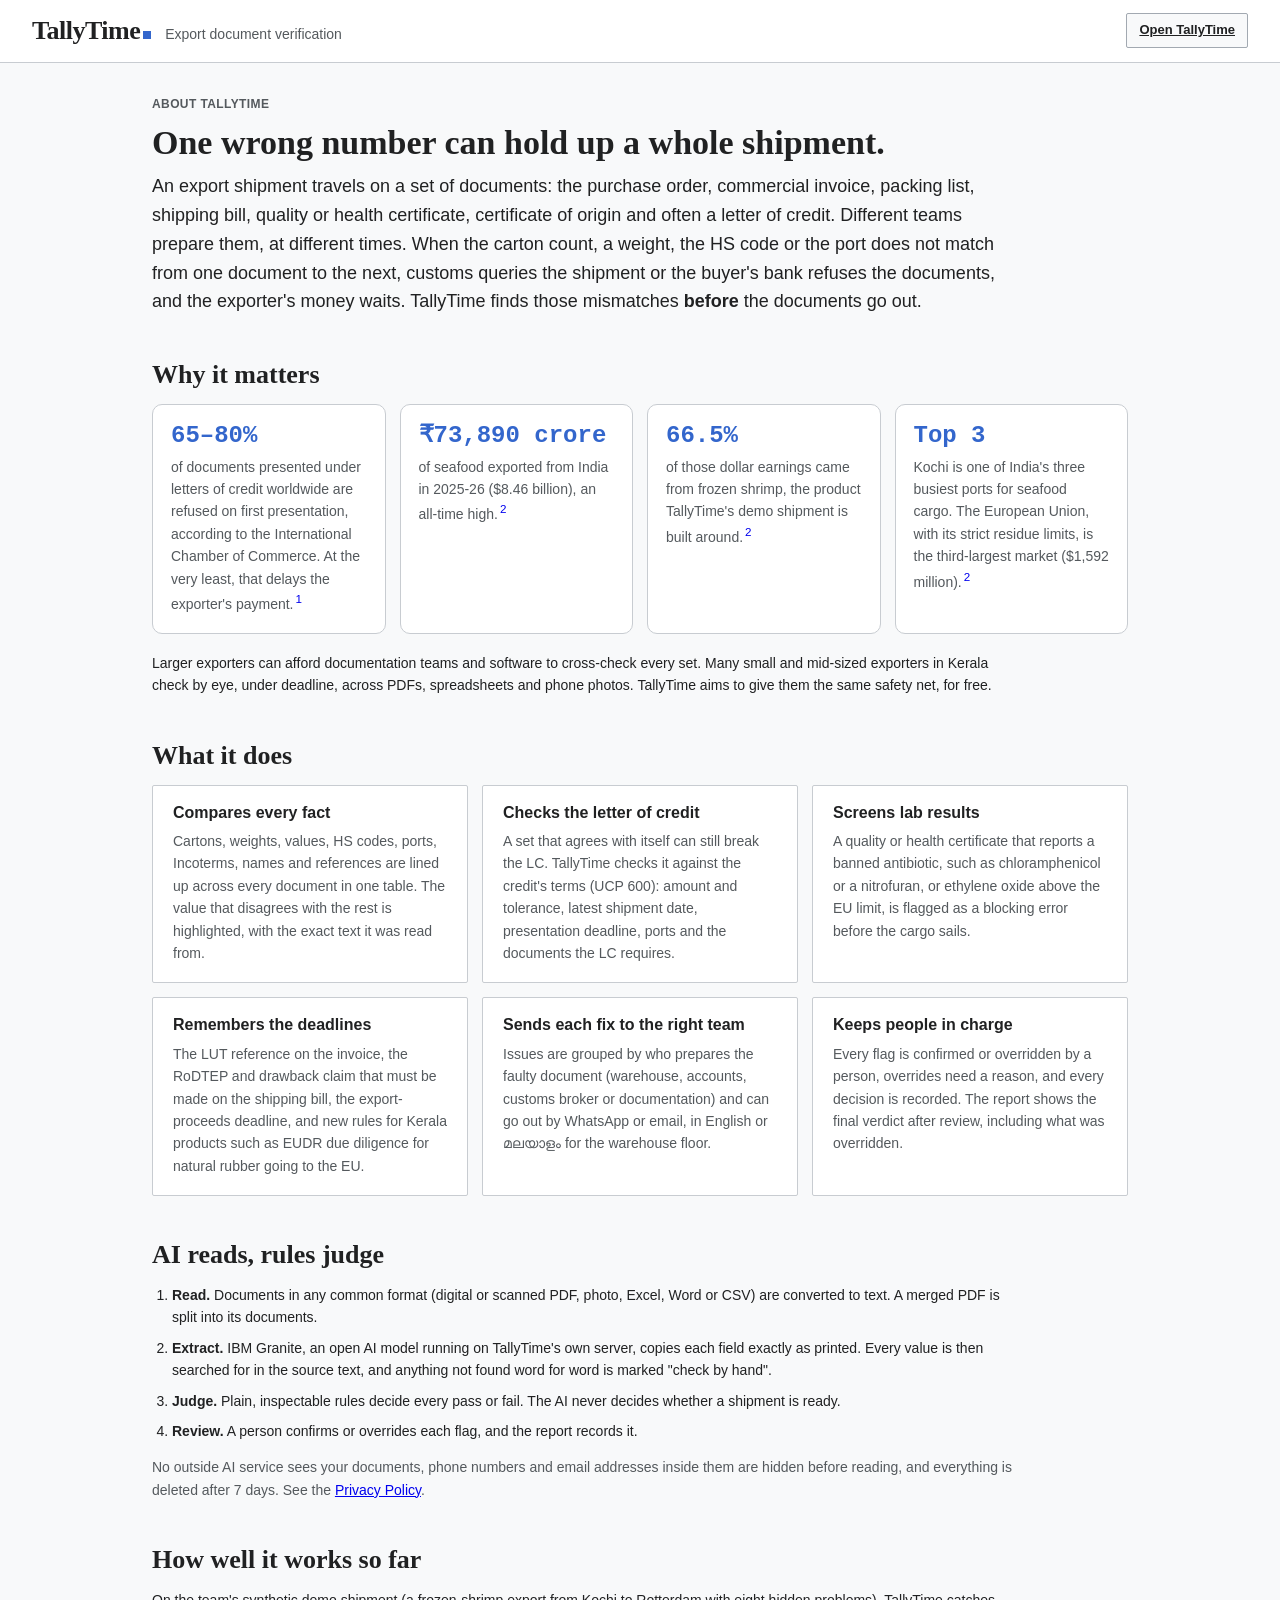
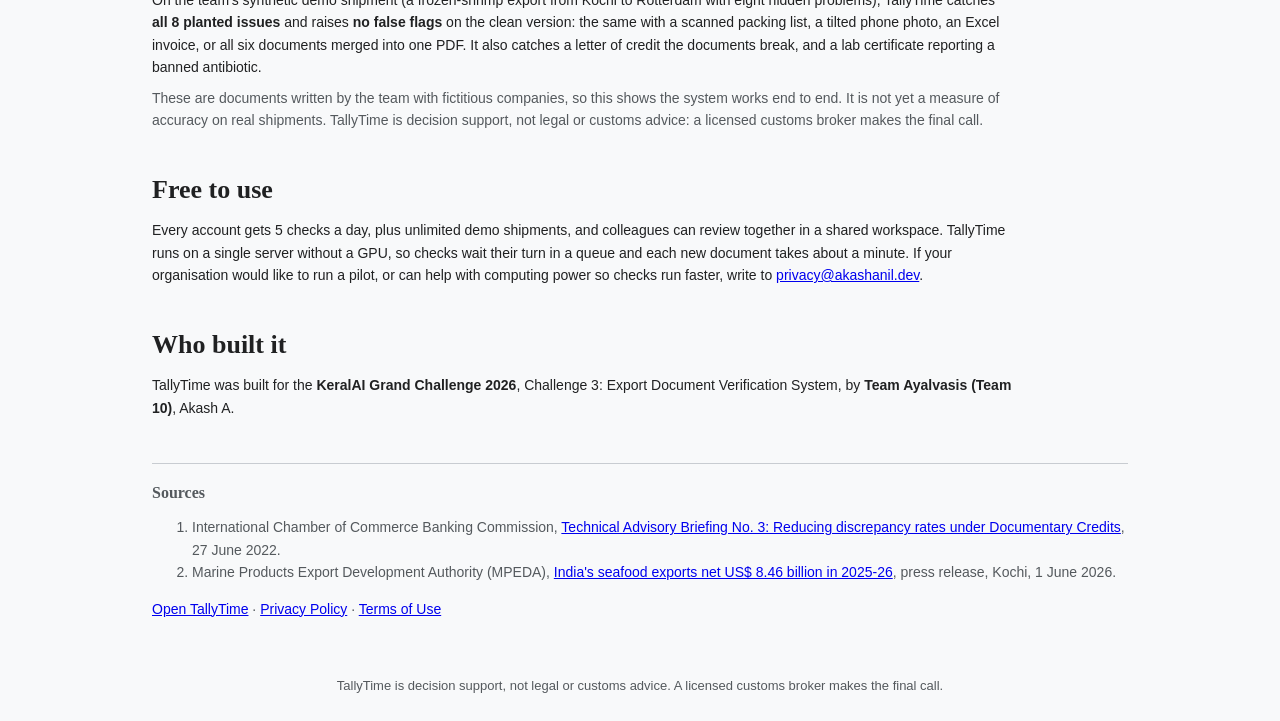
==== static/about.html @ 1348cfa6 "feat: about page on why TallyTime matters Public page explaining the problem and the project: ICC's " ====
<!doctype html>
<html lang="en">
<head>
<meta charset="utf-8">
<meta name="viewport" content="width=device-width, initial-scale=1">
<title>About · TallyTime</title>
<meta name="description" content="Why TallyTime exists: catching mismatches across export documents before customs or the buyer's bank does.">
<link rel="icon" type="image/svg+xml" href="favicon.svg">
<link rel="stylesheet" href="styles.css">
</head>
<body>
<header class="topbar">
  <a class="brand" href="/"><span class="logo">TallyTime</span><span class="tagline">Export document verification</span></a>
  <a class="btn small" href="/">Open TallyTime</a>
</header>
<main class="about">
  <p class="eyebrow">ABOUT TALLYTIME</p>
  <h1>One wrong number can hold up a whole shipment.</h1>
  <p class="lead">An export shipment travels on a set of documents: the purchase order, commercial invoice, packing list, shipping bill,
    quality or health certificate, certificate of origin and often a letter of credit. Different teams prepare them, at different times.
    When the carton count, a weight, the HS code or the port does not match from one document to the next, customs queries the shipment
    or the buyer's bank refuses the documents, and the exporter's money waits. TallyTime finds those mismatches <b>before</b> the documents go out.</p>

  <section class="about-section" aria-labelledby="numbers">
    <h2 id="numbers">Why it matters</h2>
    <div class="about-stats">
      <div class="about-stat">
        <b>65–80%</b>
        <span>of documents presented under letters of credit worldwide are refused on first presentation, according to the
          International Chamber of Commerce. At the very least, that delays the exporter's payment.<sup><a href="#src-icc">1</a></sup></span>
      </div>
      <div class="about-stat">
        <b>₹73,890 crore</b>
        <span>of seafood exported from India in 2025-26 ($8.46 billion), an all-time high.<sup><a href="#src-mpeda">2</a></sup></span>
      </div>
      <div class="about-stat">
        <b>66.5%</b>
        <span>of those dollar earnings came from frozen shrimp, the product TallyTime's demo shipment is built around.<sup><a href="#src-mpeda">2</a></sup></span>
      </div>
      <div class="about-stat">
        <b>Top 3</b>
        <span>Kochi is one of India's three busiest ports for seafood cargo. The European Union, with its strict residue
          limits, is the third-largest market ($1,592 million).<sup><a href="#src-mpeda">2</a></sup></span>
      </div>
    </div>
    <p>Larger exporters can afford documentation teams and software to cross-check every set. Many small and mid-sized exporters in Kerala
      check by eye, under deadline, across PDFs, spreadsheets and phone photos. TallyTime aims to give them the same safety net, for free.</p>
  </section>

  <section class="about-section" aria-labelledby="what">
    <h2 id="what">What it does</h2>
    <div class="about-grid">
      <div class="card"><h3>Compares every fact</h3><p>Cartons, weights, values, HS codes, ports, Incoterms, names and references are lined up across
        every document in one table. The value that disagrees with the rest is highlighted, with the exact text it was read from.</p></div>
      <div class="card"><h3>Checks the letter of credit</h3><p>A set that agrees with itself can still break the LC. TallyTime checks it against the
        credit's terms (UCP 600): amount and tolerance, latest shipment date, presentation deadline, ports and the documents the LC requires.</p></div>
      <div class="card"><h3>Screens lab results</h3><p>A quality or health certificate that reports a banned antibiotic, such as chloramphenicol or a nitrofuran,
        or ethylene oxide above the EU limit, is flagged as a blocking error before the cargo sails.</p></div>
      <div class="card"><h3>Remembers the deadlines</h3><p>The LUT reference on the invoice, the RoDTEP and drawback claim that must be made on the shipping bill,
        the export-proceeds deadline, and new rules for Kerala products such as EUDR due diligence for natural rubber going to the EU.</p></div>
      <div class="card"><h3>Sends each fix to the right team</h3><p>Issues are grouped by who prepares the faulty document (warehouse, accounts, customs broker
        or documentation) and can go out by WhatsApp or email, in English or <span lang="ml">മലയാളം</span> for the warehouse floor.</p></div>
      <div class="card"><h3>Keeps people in charge</h3><p>Every flag is confirmed or overridden by a person, overrides need a reason, and every decision is
        recorded. The report shows the final verdict after review, including what was overridden.</p></div>
    </div>
  </section>

  <section class="about-section" aria-labelledby="how">
    <h2 id="how">AI reads, rules judge</h2>
    <ol class="about-steps">
      <li><b>Read.</b> Documents in any common format (digital or scanned PDF, photo, Excel, Word or CSV) are converted to text. A merged PDF is split into its documents.</li>
      <li><b>Extract.</b> IBM Granite, an open AI model running on TallyTime's own server, copies each field exactly as printed. Every value is then searched for in the source text, and anything not found word for word is marked "check by hand".</li>
      <li><b>Judge.</b> Plain, inspectable rules decide every pass or fail. The AI never decides whether a shipment is ready.</li>
      <li><b>Review.</b> A person confirms or overrides each flag, and the report records it.</li>
    </ol>
    <p class="muted">No outside AI service sees your documents, phone numbers and email addresses inside them are hidden before reading,
      and everything is deleted after 7 days. See the <a href="/privacy.html">Privacy Policy</a>.</p>
  </section>

  <section class="about-section" aria-labelledby="results">
    <h2 id="results">How well it works so far</h2>
    <p>On the team's synthetic demo shipment (a frozen-shrimp export from Kochi to Rotterdam with eight hidden problems), TallyTime catches
      <b>all 8 planted issues</b> and raises <b>no false flags</b> on the clean version: the same with a scanned packing list, a tilted phone photo,
      an Excel invoice, or all six documents merged into one PDF. It also catches a letter of credit the documents break, and a lab certificate
      reporting a banned antibiotic.</p>
    <p class="muted">These are documents written by the team with fictitious companies, so this shows the system works end to end. It is not yet a
      measure of accuracy on real shipments. TallyTime is decision support, not legal or customs advice: a licensed customs broker makes the final call.</p>
  </section>

  <section class="about-section" aria-labelledby="free">
    <h2 id="free">Free to use</h2>
    <p>Every account gets 5 checks a day, plus unlimited demo shipments, and colleagues can review together in a shared workspace.
      TallyTime runs on a single server without a GPU, so checks wait their turn in a queue and each new document takes about a minute.
      If your organisation would like to run a pilot, or can help with computing power so checks run faster, write to
      <a href="mailto:privacy@akashanil.dev">privacy@akashanil.dev</a>.</p>
  </section>

  <section class="about-section" aria-labelledby="team">
    <h2 id="team">Who built it</h2>
    <p>TallyTime was built for the <b>KeralAI Grand Challenge 2026</b>, Challenge 3: Export Document Verification System,
      by <b>Team Ayalvasis (Team 10)</b>, Akash A.</p>
  </section>

  <section class="about-sources" aria-labelledby="sources">
    <h2 id="sources">Sources</h2>
    <ol>
      <li id="src-icc">International Chamber of Commerce Banking Commission, <a href="https://library.iccwbo.org/content/tfb/BRIEFINGS/20220627_TA_Briefing_No3_reducing_discrepancy_rates.pdf">Technical Advisory Briefing No. 3: Reducing discrepancy rates under Documentary Credits</a>, 27 June 2022.</li>
      <li id="src-mpeda">Marine Products Export Development Authority (MPEDA), <a href="https://mpeda.gov.in/wp-content/uploads/2026/06/MPEDA_2025-26_Export_Figures_ENGLISH_June-1.pdf">India's seafood exports net US$ 8.46 billion in 2025-26</a>, press release, Kochi, 1 June 2026.</li>
    </ol>
  </section>

  <p class="muted"><a href="/">Open TallyTime</a> · <a href="/privacy.html">Privacy Policy</a> · <a href="/terms.html">Terms of Use</a></p>
</main>
<footer class="foot">TallyTime is decision support, not legal or customs advice. A licensed customs broker makes the final call.</footer>
</body>
</html>
---- static/styles.css ----
:root {
  --navy: #0B1F33;
  --navy-2: #16304A;
  --paper: #F4EFE6;
  --card: #FBF8F2;
  --line: #D9CFBF;
  --ink: #0B1F33;
  --muted: #4A5868;
  --red: #C41E33;
  --red-bg: #FBE3E6;
  --amber: #A8540A;
  --amber-bg: #FCEBD8;
  --orange: #F28C28;
  --green: #1F7A50;
  --green-bg: #DDF0E5;
  --sans: "IBM Plex Sans", "Segoe UI", Arial, sans-serif;
  --mono: "IBM Plex Mono", "Courier New", monospace;
}

* { box-sizing: border-box; }
html, body { margin: 0; }
body { background: var(--paper); color: var(--ink); font: 15px/1.5 var(--sans); min-height: 100vh; display: flex; flex-direction: column; }
h1, h2, h3 { margin: 0 0 8px; line-height: 1.15; }
h1 { font-size: 38px; font-weight: 700; letter-spacing: -0.5px; }
h2 { font-size: 26px; }
h3 { font-size: 18px; }
p { margin: 0 0 8px; }
button { font: inherit; cursor: pointer; }
.muted { color: var(--muted); }
.mono { font-family: var(--mono); }
.eyebrow { font-family: var(--mono); font-size: 12px; letter-spacing: 3px; color: var(--amber); font-weight: 600; margin-bottom: 8px; }
[hidden] { display: none !important; }

/* Top bar */
.topbar { background: var(--navy); color: var(--paper); display: flex; justify-content: space-between; align-items: center; padding: 14px 32px; gap: 16px; flex-wrap: wrap; }
.brand { display: flex; align-items: baseline; gap: 14px; cursor: pointer; }
.logo { font-weight: 700; font-size: 24px; letter-spacing: -0.5px; }
.logo::after { content: ""; display: inline-block; width: 8px; height: 8px; background: var(--orange); margin-left: 3px; }
.tagline { color: #C9D3DE; font-size: 14px; }
.privacy-badge { font-family: var(--mono); font-size: 12px; color: #C9D3DE; border: 1px solid #3A5068; border-radius: 999px; padding: 4px 12px; display: flex; align-items: center; gap: 8px; }
.privacy-badge .dot { width: 8px; height: 8px; border-radius: 50%; background: #3FBF7F; }

main { flex: 1; width: 100%; max-width: 1360px; margin: 0 auto; padding: 32px; }
.foot { text-align: center; color: var(--muted); font-size: 13px; padding: 16px 32px 24px; }

/* Cards and buttons */
.card { background: var(--card); border: 1px solid var(--line); border-radius: 10px; padding: 24px; }
.btn { border: 1px solid var(--line); background: var(--card); color: var(--ink); border-radius: 8px; padding: 10px 18px; font-weight: 600; }
.btn:hover { border-color: var(--navy); }
.btn:focus-visible, .tab:focus-visible, .cell:focus-visible { outline: 3px solid var(--orange); outline-offset: 2px; }
.btn.primary { background: var(--navy); color: var(--paper); border-color: var(--navy); }
.btn.primary:disabled { opacity: 0.45; cursor: not-allowed; }
.btn.ghost { background: transparent; }
.btn.danger { color: var(--red); border-color: #E7B8BF; background: transparent; }
.btn.small { padding: 6px 12px; font-size: 13px; }

/* Navigation */
.mainnav { display: flex; gap: 4px; margin-left: auto; margin-right: 16px; }
.navlink { background: none; border: 1px solid transparent; color: #C9D3DE; padding: 6px 14px; border-radius: 6px; font-weight: 600; }
.navlink:hover, .navlink.active { color: var(--paper); border-color: #3A5068; }

/* Dashboard */
.kpis { display: grid; grid-template-columns: repeat(auto-fit, minmax(170px, 1fr)); gap: 14px; margin: 18px 0 24px; }
.kpi { background: var(--card); border: 1px solid var(--line); border-radius: 10px; padding: 16px 18px; }
.kpi b { display: block; font-family: var(--mono); font-size: 30px; line-height: 1.1; }
.kpi span { color: var(--muted); font-size: 13px; }
.kpi.blocked b { color: var(--red); } .kpi.ready b { color: var(--green); } .kpi.review b { color: var(--amber); }
.dash-grid { display: grid; grid-template-columns: 1fr 1fr; gap: 20px; margin-bottom: 24px; }
.bars { display: flex; flex-direction: column; gap: 10px; margin-top: 12px; }
.bar-row { display: grid; grid-template-columns: 1fr 44px; gap: 10px; align-items: center; font-size: 14px; }
.bar-label { display: flex; flex-direction: column; gap: 4px; }
.bar-track { height: 10px; background: #ECE4D6; border-radius: 999px; overflow: hidden; }
.bar-fill { height: 100%; background: var(--navy); border-radius: 999px; }
.bar-fill.hot { background: var(--red); }
.bar-row b { font-family: var(--mono); text-align: right; }
table.recent { width: 100%; border-collapse: collapse; background: var(--card); border: 1px solid var(--line); border-radius: 10px; overflow: hidden; }
.recent th, .recent td { text-align: left; padding: 10px 14px; border-bottom: 1px solid var(--line); font-size: 14px; }
.recent th { background: #F1EADF; color: var(--muted); font-weight: 600; }
.recent tr.click { cursor: pointer; } .recent tr.click:hover td { background: #fff; }
.vtag { font-family: var(--mono); font-size: 11px; font-weight: 700; letter-spacing: 1px; padding: 2px 8px; border-radius: 4px; color: #fff; }
.vtag.blocked { background: var(--red); } .vtag.review { background: var(--amber); } .vtag.ready { background: var(--green); }
@media (max-width: 900px) { .dash-grid { grid-template-columns: 1fr; } .mainnav { margin: 0; } }

/* Upload */
.hero { max-width: 860px; margin-bottom: 28px; }
.lead { font-size: 18px; color: var(--muted); }
.upload-grid { display: grid; grid-template-columns: 2.4fr 1fr; gap: 24px; align-items: start; }
.upload-card { padding: 28px; border-width: 2px; }
.needed { display: flex; flex-direction: column; gap: 8px; margin-bottom: 18px; }
.need-group { display: flex; flex-wrap: wrap; align-items: center; gap: 6px; }
.need-label { font-family: var(--mono); font-size: 11px; letter-spacing: 2px; text-transform: uppercase; color: var(--muted); width: 120px; }
.need { font-size: 13px; padding: 3px 10px; border-radius: 999px; border: 1px solid var(--line); background: #fff; }
.need.req { border-color: var(--navy); font-weight: 600; }
.need.rec { color: var(--ink); }
.need.opt { border-style: dashed; color: var(--muted); cursor: help; }
.dash-section { margin-top: 48px; padding-top: 32px; border-top: 2px solid var(--line); scroll-margin-top: 16px; }
.small { font-size: 13px; }
.dropzone { display: flex; flex-direction: column; align-items: center; justify-content: center; gap: 6px; border: 2px dashed #B9AC97; border-radius: 10px; padding: 64px 16px; text-align: center; cursor: pointer; background: #fff8; transition: border-color .15s, background .15s; }
.dropzone strong { font-size: 20px; }
.dropzone span { color: var(--muted); }
.dropzone .limits { font-size: 12px; font-family: var(--mono); }
.dropzone.over { border-color: var(--navy); background: #fff; }
.file-list { list-style: none; padding: 0; margin: 16px 0; display: flex; flex-direction: column; gap: 6px; }
.file-list li { font-family: var(--mono); font-size: 13px; background: #fff; border: 1px solid var(--line); border-radius: 6px; padding: 6px 10px; display: flex; justify-content: space-between; }
.row-actions { display: flex; gap: 10px; }
.hint { color: var(--muted); font-size: 13px; margin-top: 14px; }
.demo-card { display: flex; flex-direction: column; gap: 10px; }
.btn.demo { text-align: left; display: flex; flex-direction: column; gap: 1px; padding: 9px 12px; background: #fff; font-size: 14px; }
.demo-card { gap: 8px; padding: 20px; }
.btn.demo span { font-weight: 400; color: var(--muted); font-size: 13px; }

/* Processing */
.progress-list { list-style: none; padding: 0; margin: 24px 0 0; display: flex; flex-direction: column; gap: 10px; max-width: 860px; }
.progress-list li { background: var(--card); border: 1px solid var(--line); border-radius: 8px; padding: 14px 18px; display: grid; grid-template-columns: 28px 1fr auto; gap: 12px; align-items: center; }
.state-icon { width: 22px; height: 22px; border-radius: 50%; border: 2px solid var(--line); }
.state-icon.reading { border-color: var(--line); border-top-color: var(--navy); animation: spin 0.9s linear infinite; }
.state-icon.done { background: var(--green); border-color: var(--green); }
.state-icon.error { background: var(--red); border-color: var(--red); }
@keyframes spin { to { transform: rotate(360deg); } }
.progress-list .meta { font-family: var(--mono); font-size: 13px; color: var(--muted); }

/* Verdict */
.verdict { display: grid; grid-template-columns: auto 1fr auto; gap: 28px; align-items: center; background: var(--navy); color: var(--paper); border-radius: 12px; padding: 24px 28px; margin-bottom: 20px; }
.stamp { justify-self: start; width: max-content; font-family: var(--mono); font-weight: 700; font-size: 22px; letter-spacing: 3px; padding: 10px 18px; border: 3px solid currentColor; border-radius: 6px; transform: rotate(-3deg); white-space: nowrap; }
.stamp.blocked { color: #FF6B7D; }
.stamp.review { color: var(--orange); }
.stamp.ready { color: #3FBF7F; }
.verdict h2 { margin-bottom: 4px; }
.verdict .sub { color: #C9D3DE; }
.stats { display: flex; gap: 22px; margin-top: 10px; flex-wrap: wrap; }
.stat b { font-family: var(--mono); font-size: 22px; display: block; }
.stat span { color: #C9D3DE; font-size: 13px; }
.coverage { display: flex; flex-wrap: wrap; gap: 6px; margin-top: 12px; }
.cov { font-size: 12px; padding: 3px 9px; border-radius: 999px; border: 1px solid #3A5068; color: #C9D3DE; }
.cov.ok { border-color: #2E6B53; color: #9FE0BF; }
.cov.missing { border-color: #FF6B7D; color: #FFB3BD; font-weight: 600; }
.cov.absent { border-style: dashed; color: #9FB2C6; }
.verdict-actions { display: flex; flex-direction: column; gap: 8px; }
.verdict .btn { background: transparent; color: var(--paper); border-color: #3A5068; }
.verdict .btn:hover { border-color: var(--paper); }
.verdict .btn.danger { color: #FF9AA6; }

/* Tabs */
.tabs { display: flex; gap: 4px; border-bottom: 2px solid var(--line); margin-bottom: 20px; flex-wrap: wrap; }
.tab { background: none; border: none; padding: 10px 16px; font-weight: 600; color: var(--muted); border-bottom: 3px solid transparent; margin-bottom: -2px; }
.tab.active { color: var(--ink); border-bottom-color: var(--orange); }
.pill { font-family: var(--mono); font-size: 12px; background: var(--line); border-radius: 999px; padding: 1px 8px; margin-left: 4px; }
.pill.red { background: var(--red); color: #fff; }

/* Truth matrix */
.matrix-wrap { overflow-x: auto; border: 1px solid var(--line); border-radius: 10px; background: var(--card); }
table.matrix { border-collapse: collapse; width: 100%; min-width: 980px; }
.matrix th, .matrix td { border-bottom: 1px solid var(--line); padding: 0; text-align: left; vertical-align: top; }
.matrix thead th { background: var(--navy); color: var(--paper); padding: 12px 12px; font-size: 13px; position: sticky; top: 0; }
.matrix thead th small { display: block; color: #9FB2C6; font-weight: 400; font-family: var(--mono); font-size: 11px; }
.matrix th.field { padding: 12px; width: 170px; font-size: 14px; background: #F1EADF; }
.matrix thead th.field { background: var(--navy-2); color: var(--paper); }
.matrix th.field .rowstatus { display: block; font-family: var(--mono); font-size: 11px; font-weight: 600; margin-top: 2px; }
.rowstatus.error { color: var(--red); }
.rowstatus.warning { color: var(--amber); }
.rowstatus.pass { color: var(--green); }
.rowstatus.info, .rowstatus.skipped { color: var(--muted); }
.cell { display: block; width: 100%; min-height: 52px; word-break: break-word; text-align: left; border: none; background: transparent; padding: 10px 12px; font-family: var(--mono); font-size: 13px; color: var(--ink); }
.cell:hover { background: #fff; }
.matrix td.td-mismatch { background: var(--red-bg); box-shadow: inset 3px 0 0 var(--red); }
.matrix td.td-vague { background: var(--amber-bg); box-shadow: inset 3px 0 0 var(--amber); }
.cell.mismatch { color: var(--red); font-weight: 600; }
.cell.vague { color: var(--amber); font-weight: 600; }
.cell.mismatch:hover, .cell.vague:hover { background: transparent; text-decoration: underline; }
.cell.empty { color: #A9A398; cursor: help; font-family: var(--sans); font-size: 12px; font-style: italic; }
.cell-legend { font-style: italic; color: #A9A398; }
.reviewer { display: flex; align-items: center; gap: 8px; font-size: 13px; color: var(--muted); margin-top: 6px; }
.reviewer input { font: inherit; border: 1px solid var(--line); border-radius: 6px; padding: 4px 8px; background: #fff; width: 220px; }
.cell .tag { display: block; font-family: var(--sans); font-size: 11px; font-weight: 600; margin-top: 3px; }
.cell .unverified { color: var(--amber); }
.legend { display: flex; gap: 18px; color: var(--muted); font-size: 13px; margin: 0 0 12px; flex-wrap: wrap; }
.legend i { display: inline-block; width: 12px; height: 12px; border-radius: 2px; vertical-align: -1px; margin-right: 6px; }

/* Issues */
.issues { display: flex; flex-direction: column; gap: 14px; }
.issue { background: var(--card); border: 1px solid var(--line); border-left: 6px solid var(--red); border-radius: 10px; padding: 18px 20px; }
.issue.warning { border-left-color: var(--amber); }
.issue.reviewed { opacity: 0.85; }
.issue-head { display: flex; justify-content: space-between; gap: 12px; align-items: baseline; flex-wrap: wrap; }
.sev { font-family: var(--mono); font-size: 11px; font-weight: 700; letter-spacing: 1px; padding: 2px 8px; border-radius: 4px; color: #fff; background: var(--red); margin-right: 8px; }
.sev.warning { background: var(--amber); }
.sev.pass { background: var(--green); }
.sev.skipped { background: #8A8F96; }
.cat { font-family: var(--mono); font-size: 12px; color: var(--muted); }
.issue .msg { font-size: 16px; margin: 8px 0; }
.issue .fix { color: var(--muted); }
.issue .fix b { color: var(--ink); }
table.values { width: 100%; border-collapse: collapse; margin: 12px 0; font-size: 13px; }
.values th { text-align: left; color: var(--muted); font-weight: 600; padding: 6px 8px; border-bottom: 1px solid var(--line); }
.values td { padding: 6px 8px; border-bottom: 1px solid #ECE4D6; vertical-align: top; }
.values td.v { font-family: var(--mono); }
.values tr.outlier td { background: var(--red-bg); }
.values tr.outlier td.v { color: var(--red); font-weight: 600; }
.evidence { font-family: var(--mono); font-size: 12px; color: var(--muted); }
.review-box { border-top: 1px dashed var(--line); margin-top: 12px; padding-top: 12px; display: flex; gap: 10px; align-items: flex-start; flex-wrap: wrap; }
.review-box textarea { flex: 1 1 320px; min-height: 40px; font: inherit; border: 1px solid var(--line); border-radius: 6px; padding: 8px; background: #fff; }
.review-head { flex: 1 1 100%; display: flex; flex-direction: column; gap: 2px; font-size: 14px; }
.review-head .muted { font-size: 13px; }
.review-actions { display: flex; gap: 8px; flex-wrap: wrap; flex: 0 0 auto; }
.sr-only { position: absolute; width: 1px; height: 1px; overflow: hidden; clip: rect(0 0 0 0); white-space: nowrap; }
.review-done { font-size: 14px; }
.review-done b.confirmed { color: var(--red); }
.review-done b.overridden { color: var(--green); }
.empty-state { background: var(--card); border: 1px dashed var(--line); border-radius: 10px; padding: 32px; text-align: center; color: var(--muted); }

/* Language toggle */
.langbar { display: flex; align-items: center; gap: 6px; justify-content: flex-end; margin: -8px 0 6px; font-size: 13px; }
.lang { border: 1px solid var(--line); background: var(--card); border-radius: 6px; padding: 3px 10px; font-weight: 600; color: var(--muted); }
.lang.active { background: var(--navy); color: var(--paper); border-color: var(--navy); }
.ml { font-family: "Noto Sans Malayalam", "Manjari", var(--sans); }
.en-sub { color: var(--muted); font-size: 13px; }

/* Send fixes */
.fix-grid { display: grid; grid-template-columns: repeat(auto-fill, minmax(420px, 1fr)); gap: 16px; }
.fix-card { background: var(--card); border: 1px solid var(--line); border-top: 6px solid var(--navy); border-radius: 10px; padding: 18px 20px; display: flex; flex-direction: column; gap: 10px; }
.fix-card ol { margin: 0; padding-left: 20px; display: flex; flex-direction: column; gap: 6px; font-size: 14px; }
.fix-card .actions { display: flex; gap: 8px; flex-wrap: wrap; margin-top: auto; }
.btn.wa { background: #1F7A50; color: #fff; border-color: #1F7A50; }

/* Readiness */
.ready-head { display: flex; gap: 24px; flex-wrap: wrap; align-items: baseline; margin-bottom: 16px; }
.ready-head b { font-size: 20px; }
.rtag { font-family: var(--mono); font-size: 11px; font-weight: 700; letter-spacing: 1px; padding: 2px 8px; border-radius: 4px; color: #fff; }
.rtag.info { background: var(--navy-2); }
.rtag.ok { background: var(--green); } .rtag.missing { background: var(--red); } .rtag.check { background: var(--amber); }

/* Checklist */
.check-group { margin-bottom: 22px; }
.check-group h3 { font-size: 13px; font-family: var(--mono); letter-spacing: 2px; text-transform: uppercase; color: var(--muted); }
.check-row { display: grid; grid-template-columns: 96px 1fr; gap: 12px; padding: 10px 0; border-bottom: 1px solid var(--line); align-items: baseline; }
.check-row .t { font-weight: 600; }
.check-row .m { color: var(--muted); font-size: 14px; }

/* Documents */
.docs { display: grid; grid-template-columns: repeat(auto-fill, minmax(380px, 1fr)); gap: 16px; }
.doc-card { background: var(--card); border: 1px solid var(--line); border-radius: 10px; padding: 18px; }
.doc-card .badges { display: flex; gap: 6px; flex-wrap: wrap; margin: 6px 0 10px; }
.badge { font-family: var(--mono); font-size: 11px; border: 1px solid var(--line); border-radius: 4px; padding: 1px 6px; color: var(--muted); }
.badge.warn { border-color: var(--amber); color: var(--amber); }
.doc-card details summary { cursor: pointer; font-weight: 600; margin-top: 8px; }

/* Audit */
.audit { list-style: none; padding: 0; margin: 0; }
.audit li { background: var(--card); border: 1px solid var(--line); border-radius: 8px; padding: 12px 16px; margin-bottom: 8px; }

/* Drawer */
.drawer { position: fixed; inset: 0; background: rgba(11, 31, 51, 0.35); display: flex; justify-content: flex-end; z-index: 20; }
.drawer-inner { width: min(560px, 100%); height: 100%; background: var(--paper); padding: 28px; overflow-y: auto; box-shadow: -12px 0 32px rgba(0,0,0,.2); position: relative; }
.drawer .close { position: absolute; top: 18px; right: 18px; }
.kv { display: grid; grid-template-columns: 150px 1fr; gap: 6px 12px; margin: 16px 0; font-size: 14px; }
.kv dt { color: var(--muted); }
.kv dd { margin: 0; font-family: var(--mono); }
.snippet { background: #fff; border: 1px solid var(--line); border-left: 4px solid var(--navy); border-radius: 6px; padding: 12px; font-family: var(--mono); font-size: 13px; white-space: pre-wrap; word-break: break-word; }
.snippet mark { background: #FFE08A; padding: 0 2px; }
.ok-note { color: var(--green); font-weight: 600; }
.warn-note { color: var(--amber); font-weight: 600; }

@media (max-width: 900px) {
  main { padding: 16px; }
  .upload-grid { grid-template-columns: 1fr; }
  .need-label { width: 100%; }
  .verdict { grid-template-columns: 1fr; }
  h1 { font-size: 28px; }
}

/* =====================================================================
   Codex theme
   A hand-written theme following the Wikimedia Codex design language
   (design tokens, components and patterns: https://doc.wikimedia.org/codex/).
   It overrides the base styles above; delete this block to restore them.
   ===================================================================== */
:root {
  --cdx-base: #202122;          /* color-base */
  --cdx-subtle: #54595d;        /* color-subtle */
  --cdx-placeholder: #72777d;
  --cdx-bg: #ffffff;            /* background-color-base */
  --cdx-bg-subtle: #f8f9fa;     /* background-color-interactive-subtle */
  --cdx-bg-interactive: #eaecf0;
  --cdx-border: #a2a9b1;        /* border-color-base */
  --cdx-border-subtle: #c8ccd1;
  --cdx-progressive: #36c;      /* color-progressive */
  --cdx-progressive-hover: #447ff5;
  --cdx-progressive-active: #2a4b8d;
  --cdx-progressive-bg: #eaf3ff;
  --cdx-error: #d73333;
  --cdx-error-bg: #fee7e6;
  --cdx-warning: #886425;
  --cdx-warning-border: #ab7f2a;
  --cdx-warning-bg: #fef6e7;
  --cdx-success: #14866d;
  --cdx-success-bg: #d5fdf4;
  --cdx-radius: 2px;

  /* Re-point the base palette at Codex tokens */
  --navy: var(--cdx-progressive);
  --navy-2: var(--cdx-progressive-active);
  --paper: var(--cdx-bg-subtle);
  --card: var(--cdx-bg);
  --line: var(--cdx-border-subtle);
  --ink: var(--cdx-base);
  --muted: var(--cdx-subtle);
  --red: var(--cdx-error);
  --red-bg: var(--cdx-error-bg);
  --amber: var(--cdx-warning);
  --amber-bg: var(--cdx-warning-bg);
  --orange: var(--cdx-progressive);
  --green: var(--cdx-success);
  --green-bg: var(--cdx-success-bg);
  --sans: -apple-system, BlinkMacSystemFont, "Segoe UI", Roboto, Lato, Helvetica, Arial, sans-serif;
  --mono: Menlo, Consolas, "Liberation Mono", "Courier New", monospace;
  --serif: "Linux Libertine", "Georgia", "Times", serif;
}

body { background: var(--cdx-bg-subtle); color: var(--cdx-base); font-size: 14px; line-height: 1.6; }
h1, h2 { font-family: var(--serif); font-weight: 400; letter-spacing: 0; }
h1 { font-size: 34px; line-height: 1.25; }
h2 { font-size: 26px; }
h3 { font-weight: 700; }
.lead, .muted { color: var(--cdx-subtle); }
.eyebrow { font-family: var(--sans); font-size: 12px; font-weight: 700; letter-spacing: 0.4px; color: var(--cdx-subtle); text-transform: uppercase; }

/* Header: white bar with a hairline, like the Vector skin */
.topbar { background: var(--cdx-bg); color: var(--cdx-base); border-bottom: 1px solid var(--cdx-border-subtle); padding: 10px 32px; }
.logo { color: var(--cdx-base); font-family: var(--serif); font-weight: 400; font-size: 26px; }
.logo::after { background: var(--cdx-progressive); }
.tagline { color: var(--cdx-subtle); }
.navlink { color: var(--cdx-progressive); border: none; border-bottom: 2px solid transparent; border-radius: 0; padding: 6px 4px; margin: 0 8px; }
.navlink:hover { color: var(--cdx-progressive-hover); border-color: transparent; }
.navlink.active { color: var(--cdx-base); border-bottom-color: var(--cdx-progressive); }
.privacy-badge { color: var(--cdx-success); border-color: var(--cdx-success); background: var(--cdx-success-bg); border-radius: var(--cdx-radius); font-family: var(--sans); font-weight: 700; }
.privacy-badge .dot { background: var(--cdx-success); }

/* Surfaces */
.card, .kpi, .doc-card, .fix-card, .issue, .empty-state, .progress-list li, .audit li, .matrix-wrap, table.recent {
  border-radius: var(--cdx-radius); border-color: var(--cdx-border-subtle); background: var(--cdx-bg); box-shadow: none;
}
.upload-card { border: 1px solid var(--cdx-border); }

/* Buttons (cdx-button: default, progressive primary, destructive, quiet) */
.btn { border-radius: var(--cdx-radius); background: var(--cdx-bg-subtle); border: 1px solid var(--cdx-border); color: var(--cdx-base); font-weight: 700; }
.btn:hover { background: var(--cdx-bg); border-color: var(--cdx-placeholder); }
.btn:active { background: var(--cdx-bg-interactive); }
.btn.primary { background: var(--cdx-progressive); border-color: var(--cdx-progressive); color: #fff; }
.btn.primary:hover { background: var(--cdx-progressive-hover); border-color: var(--cdx-progressive-hover); }
.btn.primary:disabled { background: var(--cdx-bg-interactive); border-color: var(--cdx-border-subtle); color: var(--cdx-placeholder); opacity: 1; }
.btn.danger { color: var(--cdx-error); background: var(--cdx-bg-subtle); border-color: var(--cdx-border); }
.btn.ghost { background: transparent; border-color: transparent; color: var(--cdx-progressive); }
.btn.wa { background: var(--cdx-success); border-color: var(--cdx-success); color: #fff; }
.btn.demo { background: var(--cdx-bg); font-weight: 400; }
.btn.demo b { color: var(--cdx-progressive); }
.btn:focus-visible, .tab:focus-visible, .cell:focus-visible, .navlink:focus-visible {
  outline: none; box-shadow: inset 0 0 0 1px var(--cdx-progressive), 0 0 0 1px var(--cdx-progressive);
}

/* Inputs */
.review-box textarea, .reviewer input { border-radius: var(--cdx-radius); border-color: var(--cdx-border); }
.review-box textarea:focus, .reviewer input:focus { outline: none; border-color: var(--cdx-progressive); box-shadow: inset 0 0 0 1px var(--cdx-progressive); }
.dropzone { border: 2px dashed var(--cdx-border); background: var(--cdx-bg-subtle); border-radius: var(--cdx-radius); }
.dropzone:hover, .dropzone.over { border-color: var(--cdx-progressive); background: var(--cdx-progressive-bg); }
.dropzone strong { font-family: var(--serif); font-weight: 400; font-size: 22px; }
.file-list li { border-radius: var(--cdx-radius); background: var(--cdx-bg-subtle); }

/* Info chips */
.need { border-radius: var(--cdx-radius); background: var(--cdx-bg-subtle); border-color: var(--cdx-border-subtle); }
.need.req { border-color: var(--cdx-progressive); color: var(--cdx-progressive); background: var(--cdx-progressive-bg); }
.need-label { font-family: var(--sans); font-weight: 700; letter-spacing: 0.3px; }

/* Verdict as a Codex message box: tinted background, coloured left border */
.verdict { background: var(--cdx-bg); color: var(--cdx-base); border: 1px solid var(--cdx-border-subtle); border-left: 6px solid var(--cdx-progressive); border-radius: var(--cdx-radius); }
.verdict:has(.stamp.blocked) { background: var(--cdx-error-bg); border-color: #f0b8b8; border-left-color: var(--cdx-error); }
.verdict:has(.stamp.review) { background: var(--cdx-warning-bg); border-color: #edd5a8; border-left-color: var(--cdx-warning-border); }
.verdict:has(.stamp.ready) { background: var(--cdx-success-bg); border-color: #a3e5d2; border-left-color: var(--cdx-success); }
.verdict h2 { font-family: var(--sans); font-weight: 700; font-size: 22px; }
.verdict .sub, .stat span { color: var(--cdx-subtle); }
.stamp { transform: none; font-family: var(--sans); font-size: 15px; letter-spacing: 1px; padding: 6px 12px; border-width: 2px; border-radius: var(--cdx-radius); background: var(--cdx-bg); }
.stamp.blocked { color: var(--cdx-error); }
.stamp.review { color: var(--cdx-warning); }
.stamp.ready { color: var(--cdx-success); }
.verdict .btn { background: var(--cdx-bg-subtle); color: var(--cdx-base); border-color: var(--cdx-border); }
.verdict .btn:hover { background: var(--cdx-bg); border-color: var(--cdx-placeholder); }
.verdict .btn.danger { color: var(--cdx-error); }
.cov { border-radius: var(--cdx-radius); border-color: var(--cdx-border-subtle); color: var(--cdx-subtle); background: var(--cdx-bg); }
.cov.ok { border-color: var(--cdx-success); color: var(--cdx-success); background: var(--cdx-success-bg); }
.cov.missing { border-color: var(--cdx-error); color: var(--cdx-error); background: var(--cdx-error-bg); }
.cov.absent { background: transparent; }

/* Tabs (cdx-tabs) */
.tabs { border-bottom: 1px solid var(--cdx-border-subtle); }
.tab { color: var(--cdx-subtle); }
.tab:hover { color: var(--cdx-progressive); }
.tab.active { color: var(--cdx-progressive); border-bottom-color: var(--cdx-progressive); }
.pill { border-radius: var(--cdx-radius); background: var(--cdx-bg-interactive); color: var(--cdx-base); }
.pill.red { background: var(--cdx-error); color: #fff; }
.lang { border-radius: var(--cdx-radius); background: var(--cdx-bg-subtle); border-color: var(--cdx-border); color: var(--cdx-base); }
.lang.active { background: var(--cdx-progressive); border-color: var(--cdx-progressive); color: #fff; }

/* Tables in the Wikipedia "wikitable" style */
.matrix-wrap { border-color: var(--cdx-border); }
.matrix thead th { background: var(--cdx-bg-interactive); color: var(--cdx-base); border-bottom: 1px solid var(--cdx-border); }
.matrix thead th small { color: var(--cdx-subtle); }
.matrix thead th.field { background: var(--cdx-bg-interactive); color: var(--cdx-base); }
.matrix th.field { background: var(--cdx-bg-subtle); }
.matrix th, .matrix td { border-bottom: 1px solid var(--cdx-border-subtle); border-right: 1px solid var(--cdx-border-subtle); }
.matrix td.td-mismatch { background: var(--cdx-error-bg); box-shadow: inset 3px 0 0 var(--cdx-error); }
.matrix td.td-vague { background: var(--cdx-warning-bg); box-shadow: inset 3px 0 0 var(--cdx-warning-border); }
.cell:hover { background: var(--cdx-progressive-bg); }
.recent th { background: var(--cdx-bg-interactive); color: var(--cdx-base); }
.recent th, .recent td { border: 1px solid var(--cdx-border-subtle); }
.recent tr.click:hover td { background: var(--cdx-progressive-bg); }
.values th { color: var(--cdx-subtle); }
.values tr.outlier td { background: var(--cdx-error-bg); }

/* Status labels */
.sev, .vtag, .rtag { border-radius: var(--cdx-radius); font-family: var(--sans); letter-spacing: 0.3px; }
.sev.warning, .vtag.review, .rtag.check { background: var(--cdx-warning-border); }
.rtag.info { background: var(--cdx-subtle); }
.issue { border-left: 4px solid var(--cdx-error); }
.issue.warning { border-left-color: var(--cdx-warning-border); }
.check-group h3 { font-family: var(--sans); letter-spacing: 0.4px; }

/* Dashboard */
.kpi b { font-family: var(--sans); }
.bar-track { background: var(--cdx-bg-interactive); border-radius: var(--cdx-radius); }
.bar-fill { background: var(--cdx-progressive); border-radius: var(--cdx-radius); }
.bar-fill.hot { background: var(--cdx-error); }
.dash-section { border-top: 1px solid var(--cdx-border-subtle); }

/* Side panel and snippets */
.drawer { background: rgba(32, 33, 34, 0.4); }
.drawer-inner { background: var(--cdx-bg); box-shadow: -4px 0 16px rgba(0, 0, 0, 0.15); }
.snippet { border-radius: var(--cdx-radius); border-left-color: var(--cdx-progressive); background: var(--cdx-bg-subtle); }
.snippet mark { background: #fc3; }
.state-icon.reading { border-top-color: var(--cdx-progressive); }

/* Bolder titles: serif headings, logo and drop zone heading */
h1, h2 { font-weight: 700; }
.logo { font-weight: 700; }
.dropzone strong { font-weight: 700; }
.lead { color: var(--cdx-base); }

.privacy-badge.cloud { color: var(--cdx-progressive); border-color: var(--cdx-progressive); background: var(--cdx-progressive-bg); }
.privacy-badge.cloud .dot { background: var(--cdx-progressive); }

/* Review team panel */
.team-panel { background: var(--cdx-bg); border: 1px solid var(--cdx-border-subtle); border-left: 4px solid var(--cdx-progressive); border-radius: var(--cdx-radius); padding: 14px 18px; margin-bottom: 16px; display: flex; flex-direction: column; gap: 10px; }
.team-row { display: flex; align-items: center; justify-content: space-between; gap: 12px; flex-wrap: wrap; }
.members { display: flex; flex-wrap: wrap; gap: 6px; align-items: center; }
.member { display: inline-flex; align-items: center; gap: 4px; padding: 2px 4px 2px 10px; border: 1px solid var(--cdx-progressive); background: var(--cdx-progressive-bg); color: var(--cdx-progressive); border-radius: var(--cdx-radius); font-weight: 700; font-size: 13px; }
.member-x { border: none; background: none; color: var(--cdx-progressive); font-size: 16px; line-height: 1; padding: 0 4px; }
.add-member { display: flex; gap: 6px; }
.add-member input { font: inherit; border: 1px solid var(--cdx-border); border-radius: var(--cdx-radius); padding: 4px 8px; width: 260px; }
.switch { display: inline-flex; align-items: center; gap: 6px; font-size: 13px; color: var(--cdx-subtle); cursor: pointer; }
.reviewer select { font: inherit; border: 1px solid var(--cdx-border); border-radius: var(--cdx-radius); padding: 3px 6px; background: var(--cdx-bg); min-width: 200px; }

/* Export call to action under every results tab */
.export-cta { margin-top: 24px; padding: 16px 20px; display: flex; align-items: center; justify-content: space-between; gap: 16px; flex-wrap: wrap;
  background: var(--cdx-progressive-bg); border: 1px solid #a6c4f5; border-left: 4px solid var(--cdx-progressive); border-radius: var(--cdx-radius); }
.export-cta > div { display: flex; flex-direction: column; gap: 2px; max-width: 760px; }

/* The page is light: keep native pop-ups (dropdown lists, date pickers) light even on a dark system theme */
:root { color-scheme: light; }

/* Dropdown in the Codex style */
.reviewer select {
  appearance: none; -webkit-appearance: none;
  font: inherit; font-weight: 700; color: var(--cdx-base);
  background: var(--cdx-bg) url("data:image/svg+xml,%3Csvg xmlns='http://www.w3.org/2000/svg' width='12' height='12' viewBox='0 0 20 20'%3E%3Cpath fill='%23202122' d='M17.5 4.75 10 12.25 2.5 4.75 1 6.25l9 9 9-9z'/%3E%3C/svg%3E") no-repeat right 10px center;
  border: 1px solid var(--cdx-border); border-radius: var(--cdx-radius);
  padding: 5px 34px 5px 10px; min-width: 220px; cursor: pointer;
}
.reviewer select:hover { border-color: var(--cdx-placeholder); }
.reviewer select:focus { outline: none; border-color: var(--cdx-progressive); box-shadow: inset 0 0 0 1px var(--cdx-progressive); }
.reviewer select option { background: var(--cdx-bg); color: var(--cdx-base); font-weight: 400; }

/* Report language dialog (cdx-dialog style) */
.dialog-backdrop { position: fixed; inset: 0; background: rgba(32, 33, 34, 0.45); display: flex; align-items: center; justify-content: center; z-index: 30; padding: 16px; }
.dialog { background: var(--cdx-bg); border: 1px solid var(--cdx-border); border-radius: var(--cdx-radius); box-shadow: 0 4px 16px rgba(0,0,0,.25); padding: 24px; width: min(440px, 100%); display: flex; flex-direction: column; gap: 12px; }
.dialog h2 { font-family: var(--sans); font-size: 20px; margin: 0; }
.dialog-choices { display: flex; gap: 10px; }
.dialog-choices .btn { flex: 1; padding: 12px; font-size: 16px; }
.dialog #report-cancel { align-self: flex-end; }

/* =====================================================================
   Accounts, queue and legal pages
   ===================================================================== */
.account-bar { display: flex; align-items: center; gap: 8px; }
.account-bar select { font: inherit; font-size: 13px; padding: 5px 8px; border-radius: 6px; border: 1px solid #3A5068; background: transparent; color: inherit; max-width: 220px; }
.account-bar select option { color: #202122; }
.pill[hidden] { display: none; }
.quota-note { align-self: center; font-size: 13px; color: var(--muted); }
.quota-note.empty { color: var(--red); font-weight: 600; }

.auth-wrap { display: grid; grid-template-columns: 1.3fr 1fr; gap: 40px; align-items: start; max-width: 1100px; margin: 24px auto; }
.auth-points { padding-left: 18px; color: var(--muted); display: flex; flex-direction: column; gap: 8px; }
.auth-card { max-width: 440px; width: 100%; }
.auth-links { margin-top: 16px; font-size: 14px; color: var(--muted); }
.form { display: flex; flex-direction: column; gap: 12px; margin: 12px 0; }
.form label { display: flex; flex-direction: column; gap: 4px; font-weight: 600; font-size: 14px; }
.form input:not([type=checkbox]) { font: inherit; font-weight: 400; padding: 9px 10px; border: 1px solid var(--line); border-radius: 6px; background: #fff; color: var(--ink); width: 100%; }
.form label.check { flex-direction: row; align-items: flex-start; gap: 8px; font-weight: 400; }
.form.inline { flex-direction: row; align-items: flex-end; flex-wrap: wrap; }
.form.inline label { flex: 1 1 180px; min-width: 0; }
label.check { display: flex; gap: 8px; align-items: center; margin-top: 10px; font-size: 14px; }
.form-error { background: var(--red-bg); color: var(--red); border-radius: 6px; padding: 8px 12px; margin: 8px 0; font-size: 14px; }

.account-grid { display: grid; grid-template-columns: 1fr 1fr; gap: 20px; margin-top: 16px; }
.account-grid .wide { grid-column: 1 / -1; }
.account-grid > * { min-width: 0; }
.members-table { margin: 12px 0; }
.danger-zone { border-color: #E7B8BF; }

.job-status { max-width: 860px; margin-top: 16px; display: flex; flex-direction: column; gap: 10px; }
.job-status p { margin: 0; }
.progress { height: 8px; background: #ECE4D6; border-radius: 999px; overflow: hidden; margin-top: 6px; }
.progress > div { height: 100%; background: var(--navy); border-radius: 999px; transition: width .8s ease; }
.state-icon.queued, .state-icon.skipped { border-style: dashed; }
.expiry-note { color: var(--muted); font-size: 13px; margin: -8px 0 16px; }

.queue-list { list-style: none; padding: 0; margin: 12px 0 0; display: flex; flex-direction: column; gap: 8px; }
.queue-item { display: flex; justify-content: space-between; gap: 16px; align-items: center; background: var(--card); border: 1px solid var(--line); border-radius: 8px; padding: 12px 16px; }
.queue-item .q-main { display: flex; flex-direction: column; gap: 2px; flex: 1; min-width: 0; }
.queue-item .q-actions { display: flex; gap: 6px; flex-shrink: 0; }
.queue-item.running { border-color: var(--navy); }
.queue-item.cancelled, .queue-item.timed_out, .queue-item.failed { opacity: .8; }
.member.account { border-style: solid; font-weight: 600; }

.toast { position: fixed; bottom: 20px; left: 50%; transform: translateX(-50%); z-index: 50; display: flex; align-items: center; gap: 12px; max-width: min(560px, calc(100vw - 32px)); background: var(--navy); color: #fff; border-radius: 8px; padding: 12px 16px; box-shadow: 0 6px 24px #0004; font-size: 14px; }
.toast.error { background: var(--red); }
.toast .btn { background: #fff; color: var(--navy); border-color: #fff; }
.toast-x { background: none; border: 0; color: inherit; font-size: 20px; line-height: 1; padding: 0 4px; }

.legal { max-width: 820px; }
.legal h2 { margin-top: 28px; font-size: 21px; }
.legal li { margin-bottom: 6px; }
.legal-summary { margin: 20px 0; }
.legal-summary h2 { margin-top: 0; }
.legal-table { width: 100%; border-collapse: collapse; font-size: 14px; margin: 12px 0; }
.legal-table th, .legal-table td { text-align: left; vertical-align: top; padding: 8px 10px; border-bottom: 1px solid var(--line); }
.legal-table th { color: var(--muted); }
a.brand { color: inherit; text-decoration: none; }

@media (max-width: 900px) {
  .auth-wrap, .account-grid { grid-template-columns: 1fr; }
  .queue-item { flex-direction: column; align-items: stretch; }
  table.recent { display: block; overflow-x: auto; }
  .account-bar, .mainnav { flex-wrap: wrap; }
  .legal-table { display: block; overflow-x: auto; }
}

/* Server resource meters in the top bar (Colab style) */
.sysmon { display: flex; gap: 12px; align-items: center; }
.meter { position: relative; display: flex; flex-direction: column; gap: 3px; width: 54px; font-size: 11px; font-weight: 700; letter-spacing: .5px; color: var(--cdx-subtle, #54595d); cursor: default; border-radius: 2px; }
.meter:focus-visible { outline: 2px solid var(--cdx-progressive, #36c); outline-offset: 3px; }
.meter-track { height: 6px; background: var(--cdx-bg-interactive, #eaecf0); border-radius: 999px; overflow: hidden; }
.meter-fill { display: block; height: 100%; width: 0; background: var(--cdx-success, #14866d); border-radius: 999px; transition: width .6s ease; }
.meter.warn .meter-fill { background: var(--cdx-warning-border, #ab7f2a); }
.meter.high .meter-fill { background: var(--cdx-error, #d73333); }
.meter.off { color: var(--cdx-placeholder, #72777d); }
.meter.off .meter-label, .meter.off .meter-track { opacity: .55; }   /* not the tooltip */
.meter.off .meter-track { background: repeating-linear-gradient(135deg, #eaecf0 0 4px, #f8f9fa 4px 8px); }
.meter[data-tip]:hover::after, .meter[data-tip]:focus-visible::after {
  content: attr(data-tip); position: absolute; top: calc(100% + 8px); right: 0; z-index: 60;
  white-space: pre; background: #202122; color: #fff; font-size: 12px; font-weight: 400; letter-spacing: 0;
  line-height: 1.5; padding: 8px 10px; border-radius: 4px; box-shadow: 0 4px 16px #0003; pointer-events: none;
}
.meter:first-child[data-tip]:hover::after, .meter:first-child[data-tip]:focus-visible::after { right: auto; left: 0; }
@media (max-width: 900px) { .sysmon { order: 5; } .meter { width: 46px; } }

/* About page */
.about { max-width: 1040px; }
.about h1 { max-width: 820px; }
.about .lead { max-width: 860px; }
.about-section { margin-top: 44px; }
.about-section h2 { margin-bottom: 14px; }
.about-section > p { max-width: 860px; }
.about-stats { display: grid; grid-template-columns: repeat(auto-fit, minmax(220px, 1fr)); gap: 14px; margin-bottom: 18px; }
.about-stat { background: var(--card); border: 1px solid var(--line); border-radius: 10px; padding: 18px; display: flex; flex-direction: column; gap: 6px; }
.about-stat b { font-family: var(--mono); font-size: 24px; white-space: nowrap; line-height: 1.1; color: var(--navy); }
.about-stat span { color: var(--muted); font-size: 14px; }
.about-stat sup a { text-decoration: none; padding: 0 2px; }
.about-grid { display: grid; grid-template-columns: repeat(auto-fit, minmax(280px, 1fr)); gap: 14px; }
.about-grid .card { padding: 18px 20px; }
.about-grid h3 { font-size: 16px; }
.about-grid p { color: var(--muted); font-size: 14px; margin: 0; }
.about-steps { padding-left: 20px; display: flex; flex-direction: column; gap: 8px; max-width: 860px; }
.about-sources { margin-top: 44px; padding-top: 20px; border-top: 1px solid var(--line); font-size: 14px; color: var(--muted); }
.about-sources h2 { font-size: 16px; }
.about-sources a { overflow-wrap: anywhere; }
.about-sources li:target { background: var(--cdx-progressive-bg, #eaf3ff); }
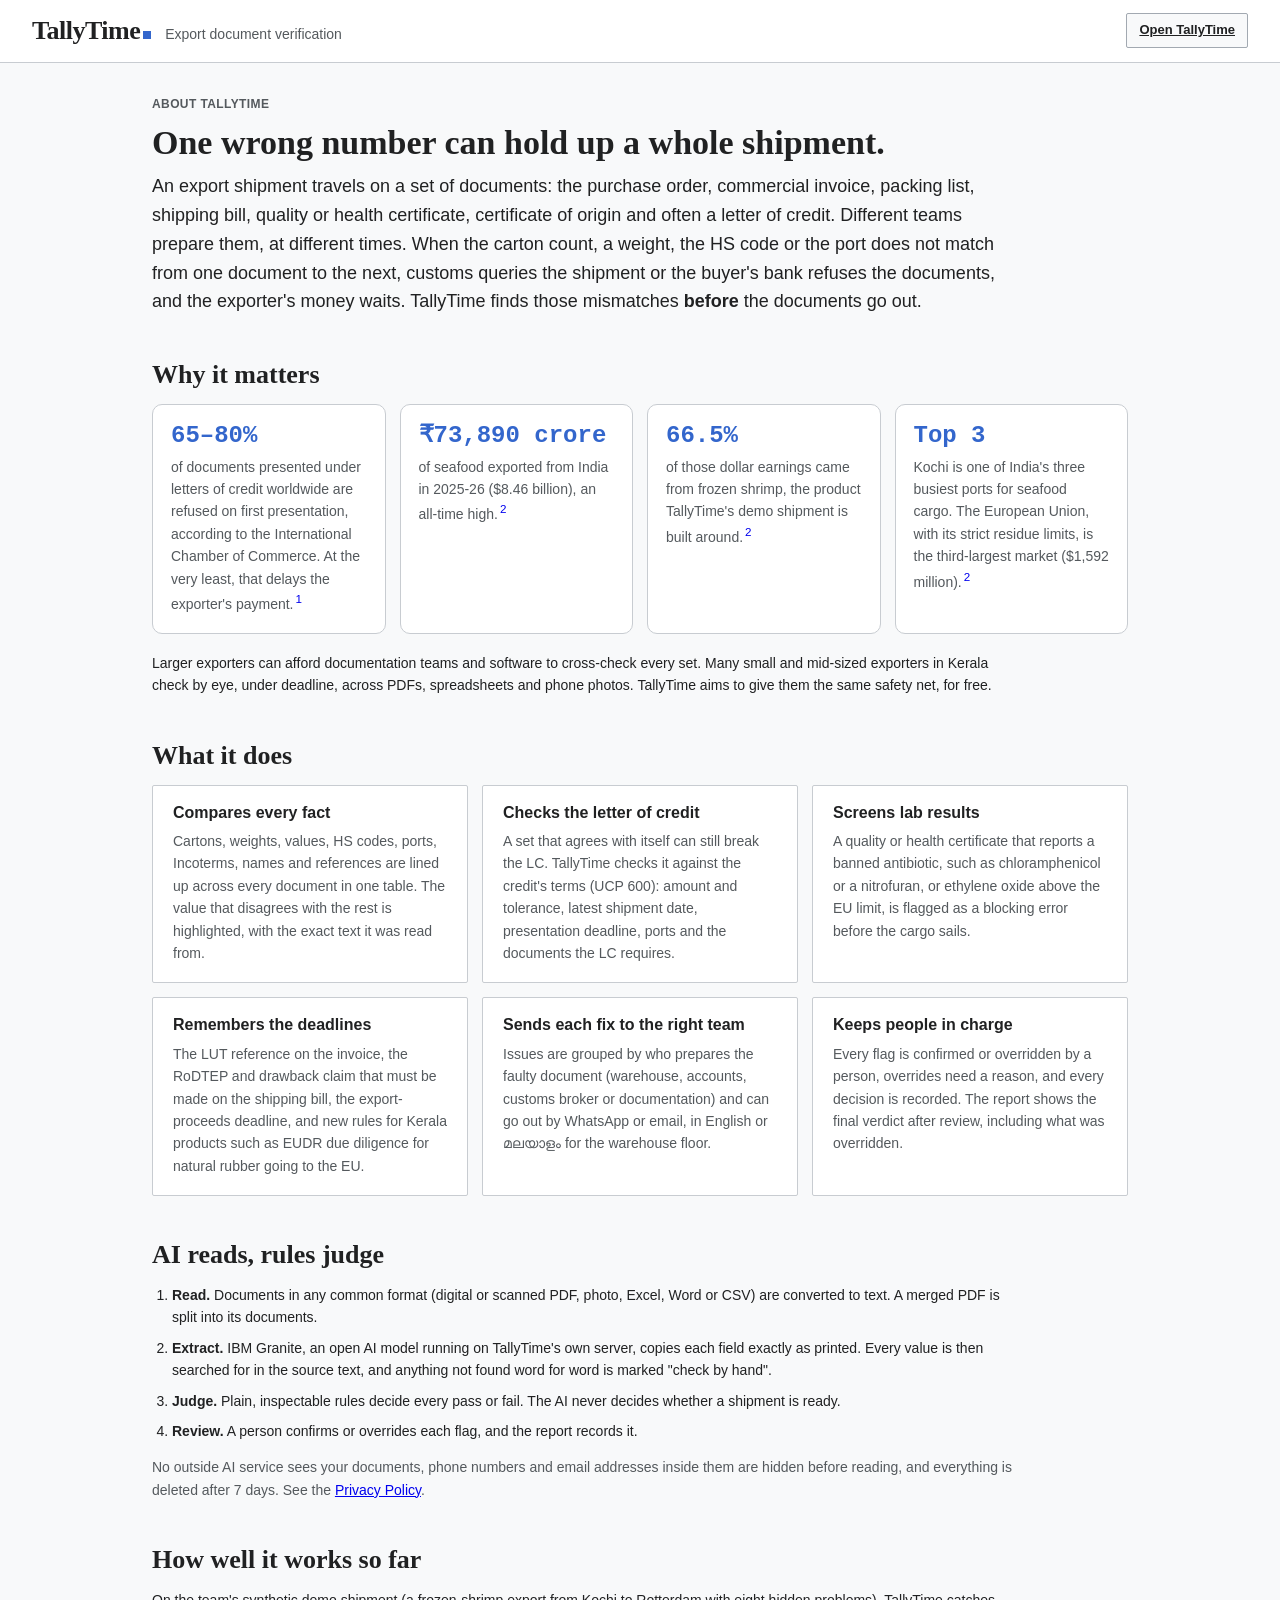
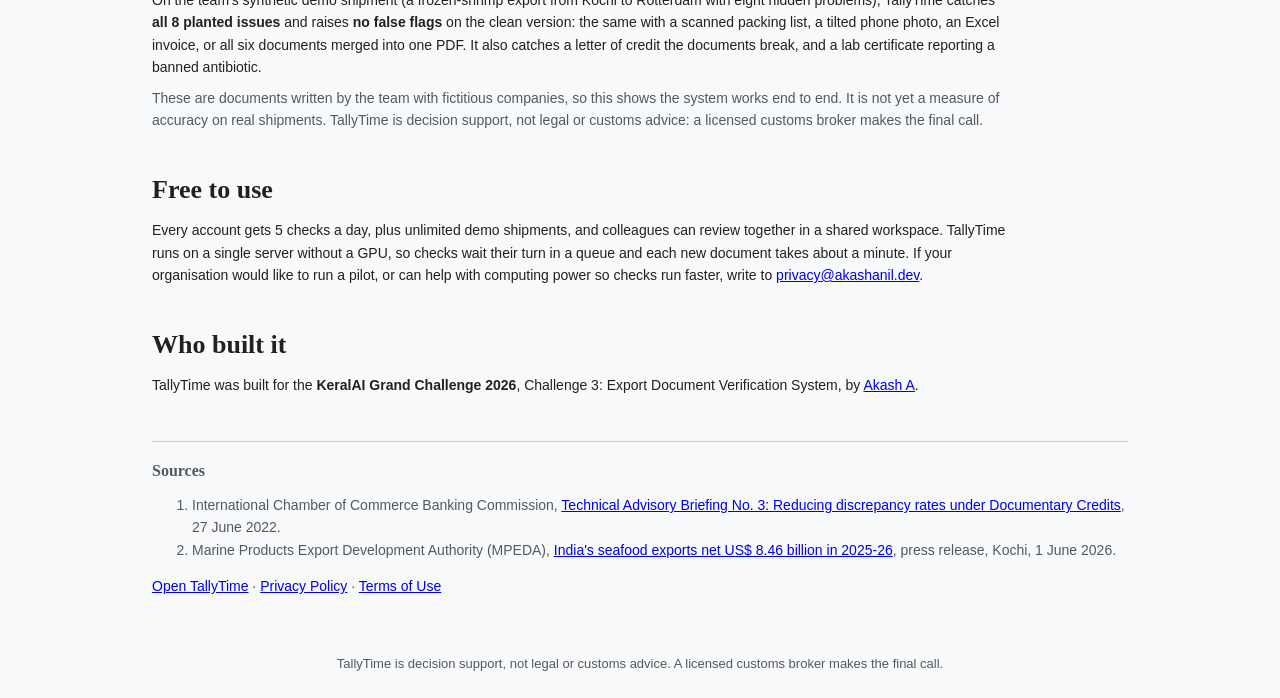
==== commit df4c0ef5: "docs: about page credits Akash A, linked to akashanil.dev" ====
--- a/static/about.html
+++ b/static/about.html
@@ -98,7 +98,7 @@
   <section class="about-section" aria-labelledby="team">
     <h2 id="team">Who built it</h2>
     <p>TallyTime was built for the <b>KeralAI Grand Challenge 2026</b>, Challenge 3: Export Document Verification System,
-      by <b>Team Ayalvasis (Team 10)</b>, Akash A.</p>
+      by <a href="https://akashanil.dev">Akash A</a>.</p>
   </section>
 
   <section class="about-sources" aria-labelledby="sources">
--- a/static/styles.css
+++ b/static/styles.css
@@ -592,3 +592,10 @@
 .about-sources h2 { font-size: 16px; }
 .about-sources a { overflow-wrap: anywhere; }
 .about-sources li:target { background: var(--cdx-progressive-bg, #eaf3ff); }
+
+/* "N in progress" chip in the top bar, shown only while checks are running or waiting */
+.progress-chip { display: inline-flex; align-items: center; gap: 7px; border: 1px solid var(--cdx-progressive, #36c) !important; border-radius: 999px; padding: 4px 12px; font-size: 13px; background: var(--cdx-progressive-bg, #eaf3ff); }
+.progress-chip[hidden] { display: none; }
+.chip-dot { width: 8px; height: 8px; border-radius: 50%; background: var(--cdx-progressive, #36c); animation: chip-pulse 1.6s ease-in-out infinite; }
+@keyframes chip-pulse { 50% { opacity: .3; } }
+@media (prefers-reduced-motion: reduce) { .chip-dot { animation: none; } }
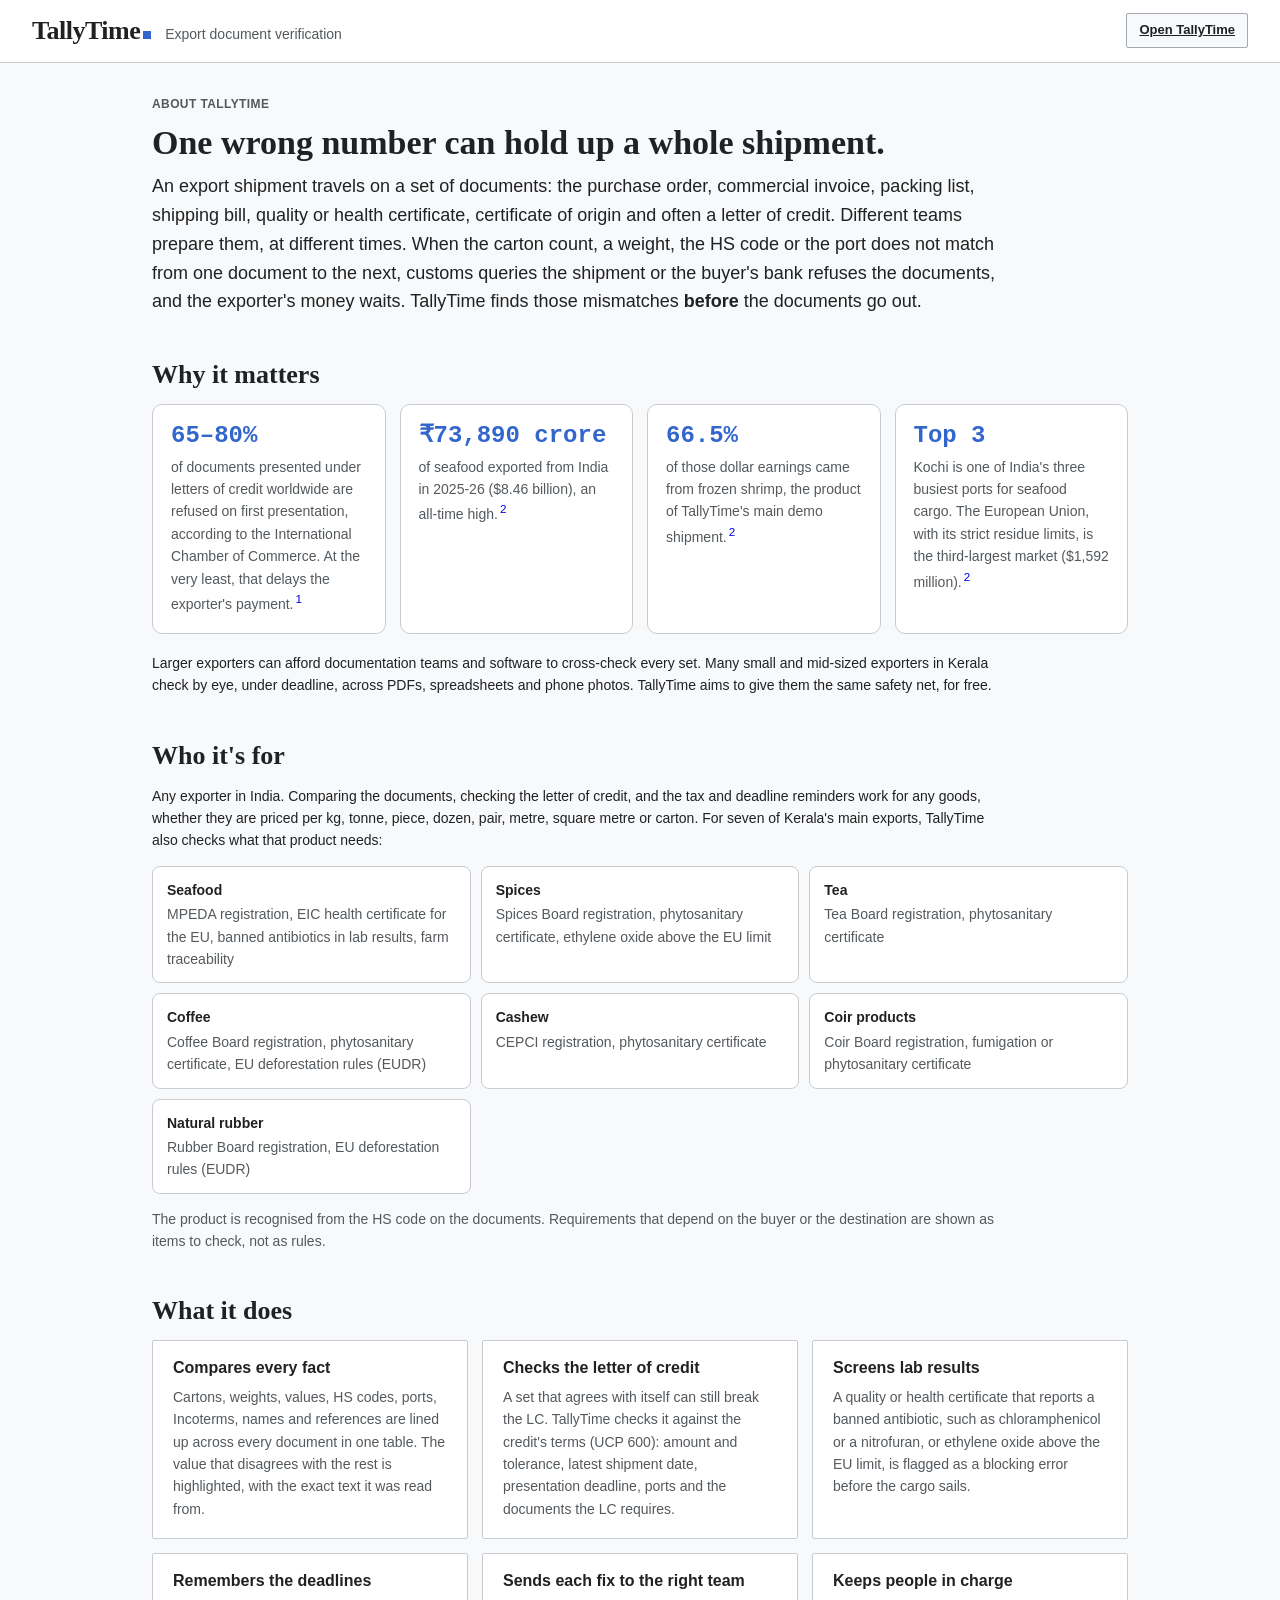
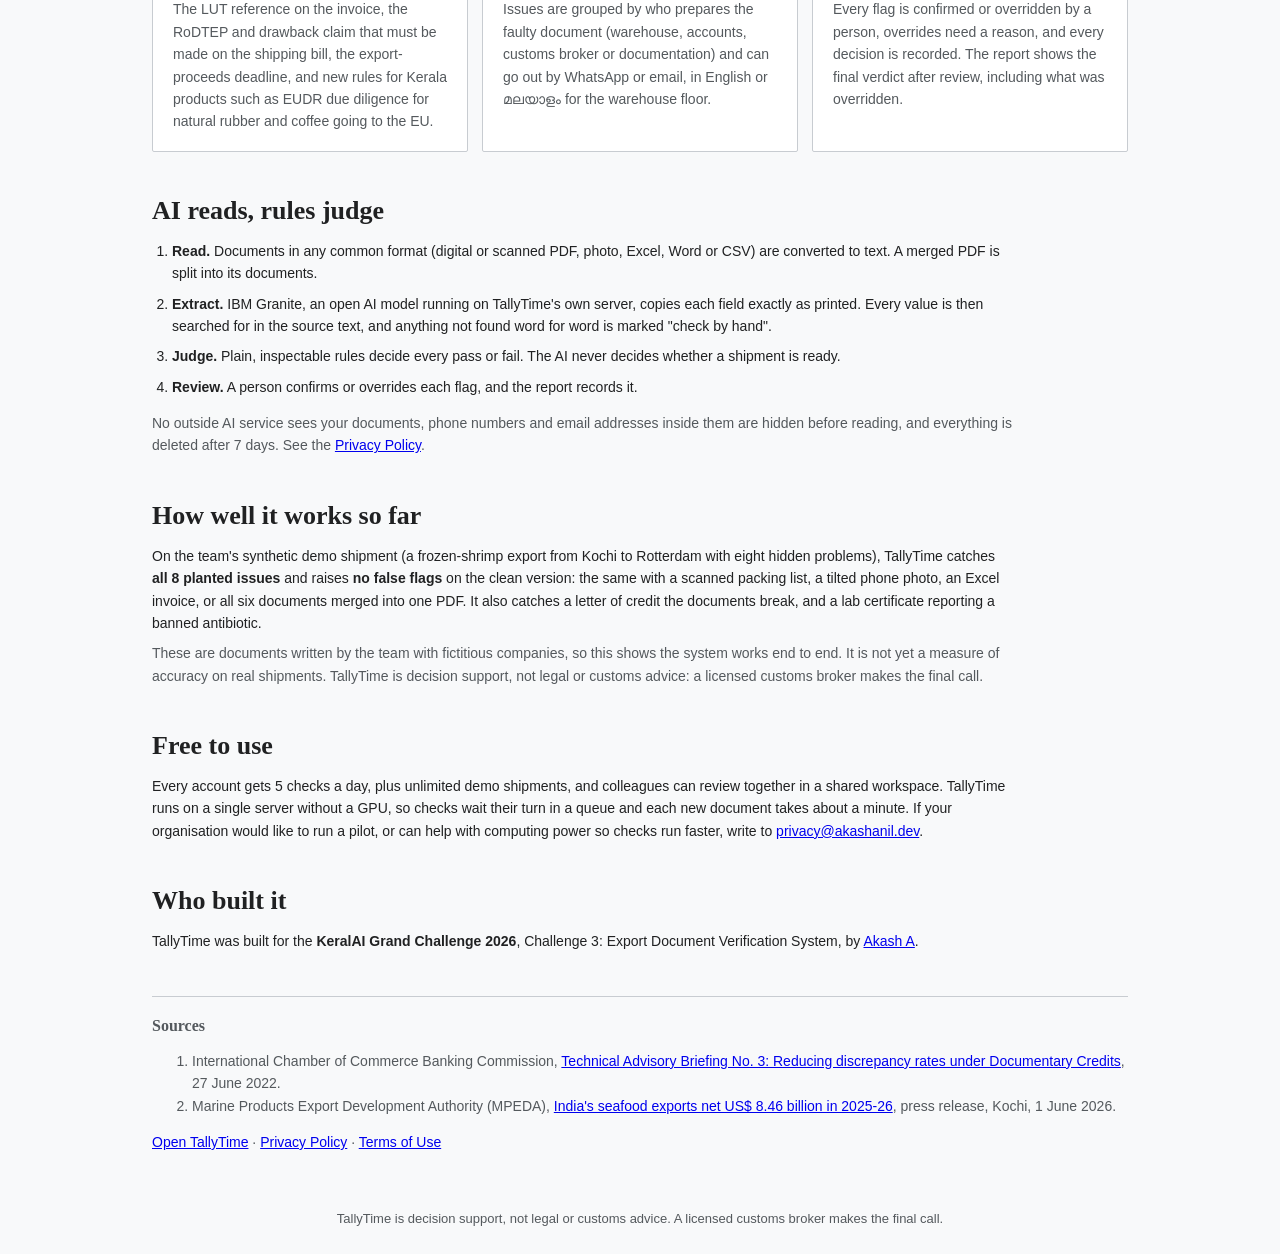
==== commit b5011b0a: "feat: any goods and Kerala's main export products, not only seafood Pricing: invoices and POs now gi" ====
--- a/static/about.html
+++ b/static/about.html
@@ -35,7 +35,7 @@
       </div>
       <div class="about-stat">
         <b>66.5%</b>
-        <span>of those dollar earnings came from frozen shrimp, the product TallyTime's demo shipment is built around.<sup><a href="#src-mpeda">2</a></sup></span>
+        <span>of those dollar earnings came from frozen shrimp, the product of TallyTime's main demo shipment.<sup><a href="#src-mpeda">2</a></sup></span>
       </div>
       <div class="about-stat">
         <b>Top 3</b>
@@ -45,6 +45,24 @@
     </div>
     <p>Larger exporters can afford documentation teams and software to cross-check every set. Many small and mid-sized exporters in Kerala
       check by eye, under deadline, across PDFs, spreadsheets and phone photos. TallyTime aims to give them the same safety net, for free.</p>
+  </section>
+
+  <section class="about-section" aria-labelledby="who">
+    <h2 id="who">Who it's for</h2>
+    <p>Any exporter in India. Comparing the documents, checking the letter of credit, and the tax and deadline reminders
+      work for any goods, whether they are priced per kg, tonne, piece, dozen, pair, metre, square metre or carton.
+      For seven of Kerala's main exports, TallyTime also checks what that product needs:</p>
+    <dl class="about-products">
+      <div><dt>Seafood</dt><dd>MPEDA registration, EIC health certificate for the EU, banned antibiotics in lab results, farm traceability</dd></div>
+      <div><dt>Spices</dt><dd>Spices Board registration, phytosanitary certificate, ethylene oxide above the EU limit</dd></div>
+      <div><dt>Tea</dt><dd>Tea Board registration, phytosanitary certificate</dd></div>
+      <div><dt>Coffee</dt><dd>Coffee Board registration, phytosanitary certificate, EU deforestation rules (EUDR)</dd></div>
+      <div><dt>Cashew</dt><dd>CEPCI registration, phytosanitary certificate</dd></div>
+      <div><dt>Coir products</dt><dd>Coir Board registration, fumigation or phytosanitary certificate</dd></div>
+      <div><dt>Natural rubber</dt><dd>Rubber Board registration, EU deforestation rules (EUDR)</dd></div>
+    </dl>
+    <p class="muted">The product is recognised from the HS code on the documents. Requirements that depend on the buyer or the
+      destination are shown as items to check, not as rules.</p>
   </section>
 
   <section class="about-section" aria-labelledby="what">
@@ -57,7 +75,7 @@
       <div class="card"><h3>Screens lab results</h3><p>A quality or health certificate that reports a banned antibiotic, such as chloramphenicol or a nitrofuran,
         or ethylene oxide above the EU limit, is flagged as a blocking error before the cargo sails.</p></div>
       <div class="card"><h3>Remembers the deadlines</h3><p>The LUT reference on the invoice, the RoDTEP and drawback claim that must be made on the shipping bill,
-        the export-proceeds deadline, and new rules for Kerala products such as EUDR due diligence for natural rubber going to the EU.</p></div>
+        the export-proceeds deadline, and new rules for Kerala products such as EUDR due diligence for natural rubber and coffee going to the EU.</p></div>
       <div class="card"><h3>Sends each fix to the right team</h3><p>Issues are grouped by who prepares the faulty document (warehouse, accounts, customs broker
         or documentation) and can go out by WhatsApp or email, in English or <span lang="ml">മലയാളം</span> for the warehouse floor.</p></div>
       <div class="card"><h3>Keeps people in charge</h3><p>Every flag is confirmed or overridden by a person, overrides need a reason, and every decision is
--- a/static/styles.css
+++ b/static/styles.css
@@ -599,3 +599,8 @@
 .chip-dot { width: 8px; height: 8px; border-radius: 50%; background: var(--cdx-progressive, #36c); animation: chip-pulse 1.6s ease-in-out infinite; }
 @keyframes chip-pulse { 50% { opacity: .3; } }
 @media (prefers-reduced-motion: reduce) { .chip-dot { animation: none; } }
+.demo-group { margin: 8px 0 0; font-size: 12px; font-weight: 700; color: var(--muted); }
+.about-products { display: grid; grid-template-columns: repeat(auto-fit, minmax(280px, 1fr)); gap: 10px; margin: 14px 0; }
+.about-products div { background: var(--card); border: 1px solid var(--line); border-radius: 8px; padding: 12px 14px; }
+.about-products dt { font-weight: 700; margin-bottom: 2px; }
+.about-products dd { margin: 0; color: var(--muted); font-size: 14px; }
